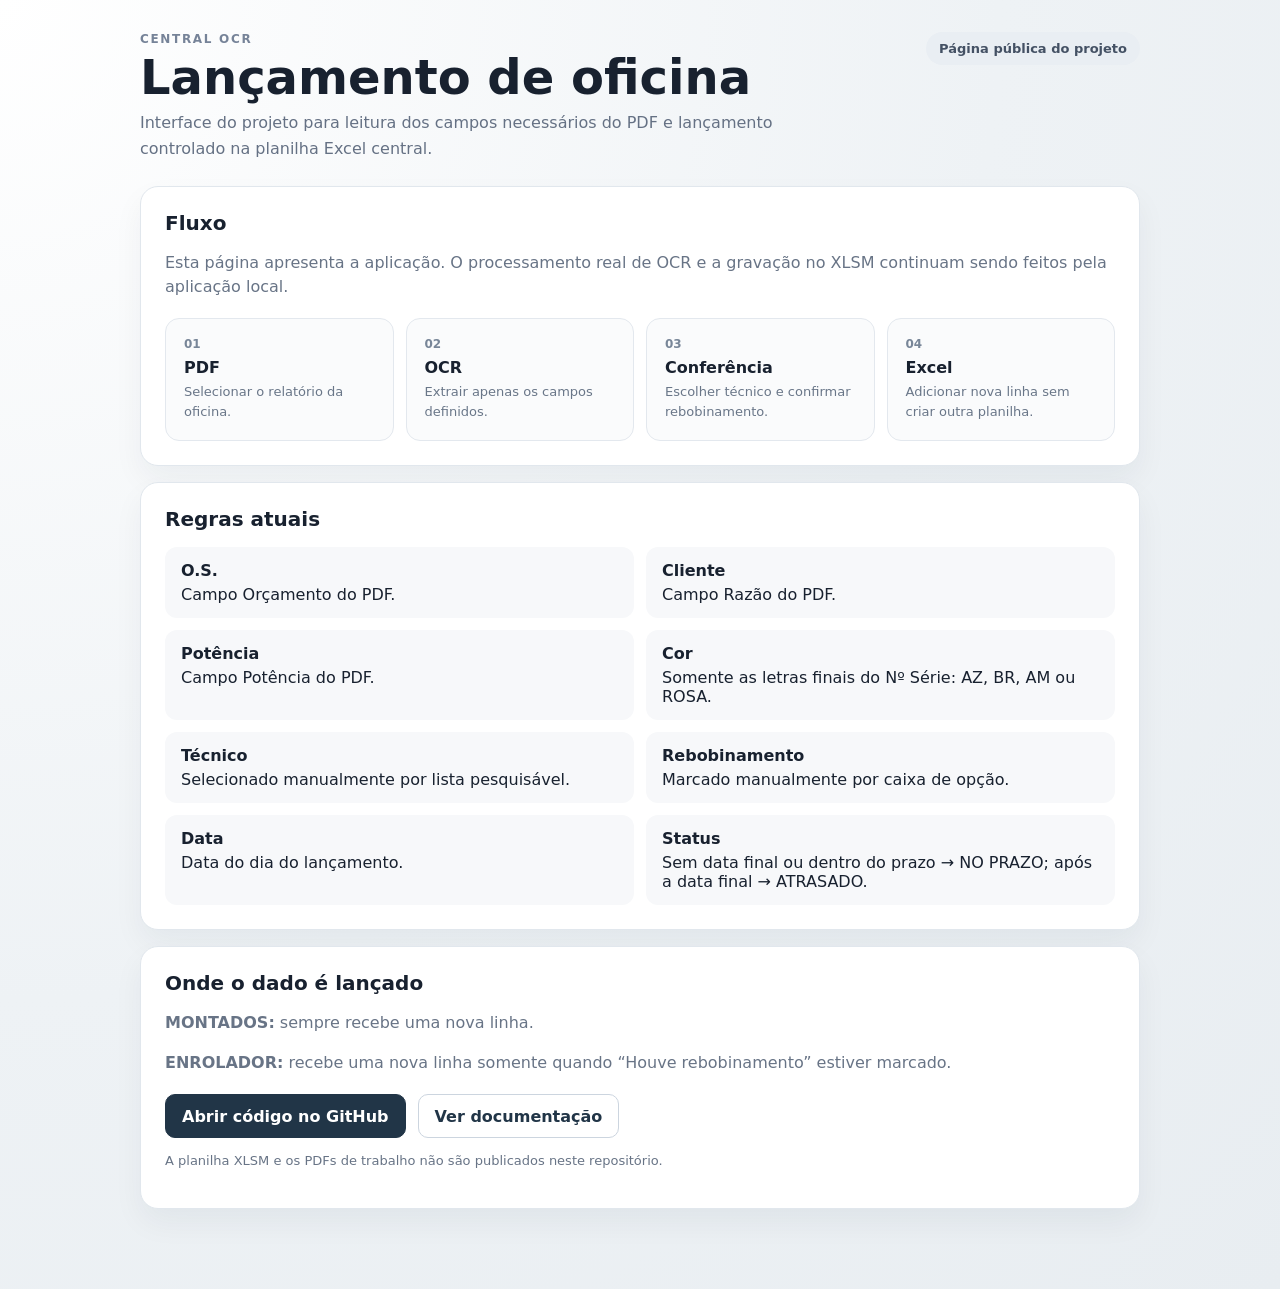
==== index.html @ f15e56ca "Add GitHub Pages landing page" ====
<!doctype html>
<html lang="pt-BR">
<head>
  <meta charset="utf-8">
  <meta name="viewport" content="width=device-width,initial-scale=1">
  <title>Central OCR Oficina</title>
  <style>
    :root{font-family:Inter,system-ui,-apple-system,BlinkMacSystemFont,"Segoe UI",sans-serif;color:#18212f;background:#f4f6f8}
    *{box-sizing:border-box}
    body{margin:0;min-height:100vh;background:radial-gradient(circle at top left,#fff 0,#eef2f5 55%,#e8edf1 100%)}
    .wrap{width:min(1000px,calc(100% - 32px));margin:auto;padding:32px 0 64px}
    .hero{display:flex;justify-content:space-between;gap:24px;align-items:flex-start;margin-bottom:24px}
    .eyebrow{margin:0 0 6px;font-size:12px;font-weight:800;letter-spacing:.14em;color:#768398}
    h1{margin:0 0 8px;font-size:clamp(30px,5vw,48px);line-height:1.05}
    .sub{margin:0;max-width:720px;color:#657184;font-size:16px;line-height:1.6}
    .pill{padding:9px 13px;border-radius:999px;background:#e9eef3;color:#445164;font-size:13px;font-weight:750;white-space:nowrap}
    .card{background:#fff;border:1px solid #e1e7ed;border-radius:18px;padding:24px;margin:16px 0;box-shadow:0 14px 30px rgba(23,32,51,.05)}
    .card h2{margin:0 0 8px;font-size:20px}
    .card p{color:#687486;line-height:1.55}
    .flow{display:grid;grid-template-columns:repeat(4,1fr);gap:12px;margin-top:18px}
    .step{border:1px solid #e3e8ee;border-radius:14px;padding:18px;background:#fafbfc}
    .num{font-size:12px;font-weight:800;color:#788698}
    .step strong{display:block;margin:7px 0 4px}
    .step span{font-size:13px;color:#697688;line-height:1.4}
    .rules{display:grid;grid-template-columns:1fr 1fr;gap:12px;margin-top:16px}
    .rule{padding:14px 16px;border-radius:12px;background:#f7f8fa}
    .rule b{display:block;margin-bottom:5px}
    .cta{display:flex;gap:12px;flex-wrap:wrap;margin-top:18px}
    a.btn{display:inline-flex;align-items:center;justify-content:center;min-height:44px;padding:0 16px;border-radius:10px;text-decoration:none;font-weight:750;border:1px solid #ccd5df}
    a.primary{background:#213547;color:#fff;border-color:#213547}
    a.secondary{background:#fff;color:#213547}
    .note{font-size:13px;color:#7a8594}
    @media(max-width:760px){.hero{flex-direction:column}.flow,.rules{grid-template-columns:1fr}.pill{white-space:normal}}
  </style>
</head>
<body>
  <main class="wrap">
    <header class="hero">
      <div>
        <p class="eyebrow">CENTRAL OCR</p>
        <h1>Lançamento de oficina</h1>
        <p class="sub">Interface do projeto para leitura dos campos necessários do PDF e lançamento controlado na planilha Excel central.</p>
      </div>
      <div class="pill">Página pública do projeto</div>
    </header>

    <section class="card">
      <h2>Fluxo</h2>
      <p>Esta página apresenta a aplicação. O processamento real de OCR e a gravação no XLSM continuam sendo feitos pela aplicação local.</p>
      <div class="flow">
        <div class="step"><div class="num">01</div><strong>PDF</strong><span>Selecionar o relatório da oficina.</span></div>
        <div class="step"><div class="num">02</div><strong>OCR</strong><span>Extrair apenas os campos definidos.</span></div>
        <div class="step"><div class="num">03</div><strong>Conferência</strong><span>Escolher técnico e confirmar rebobinamento.</span></div>
        <div class="step"><div class="num">04</div><strong>Excel</strong><span>Adicionar nova linha sem criar outra planilha.</span></div>
      </div>
    </section>

    <section class="card">
      <h2>Regras atuais</h2>
      <div class="rules">
        <div class="rule"><b>O.S.</b>Campo Orçamento do PDF.</div>
        <div class="rule"><b>Cliente</b>Campo Razão do PDF.</div>
        <div class="rule"><b>Potência</b>Campo Potência do PDF.</div>
        <div class="rule"><b>Cor</b>Somente as letras finais do Nº Série: AZ, BR, AM ou ROSA.</div>
        <div class="rule"><b>Técnico</b>Selecionado manualmente por lista pesquisável.</div>
        <div class="rule"><b>Rebobinamento</b>Marcado manualmente por caixa de opção.</div>
        <div class="rule"><b>Data</b>Data do dia do lançamento.</div>
        <div class="rule"><b>Status</b>Sem data final ou dentro do prazo → NO PRAZO; após a data final → ATRASADO.</div>
      </div>
    </section>

    <section class="card">
      <h2>Onde o dado é lançado</h2>
      <p><strong>MONTADOS:</strong> sempre recebe uma nova linha.</p>
      <p><strong>ENROLADOR:</strong> recebe uma nova linha somente quando “Houve rebobinamento” estiver marcado.</p>
      <div class="cta">
        <a class="btn primary" href="https://github.com/Frutiger-hub/central-ocr-oficina">Abrir código no GitHub</a>
        <a class="btn secondary" href="README.md">Ver documentação</a>
      </div>
      <p class="note">A planilha XLSM e os PDFs de trabalho não são publicados neste repositório.</p>
    </section>
  </main>
</body>
</html>
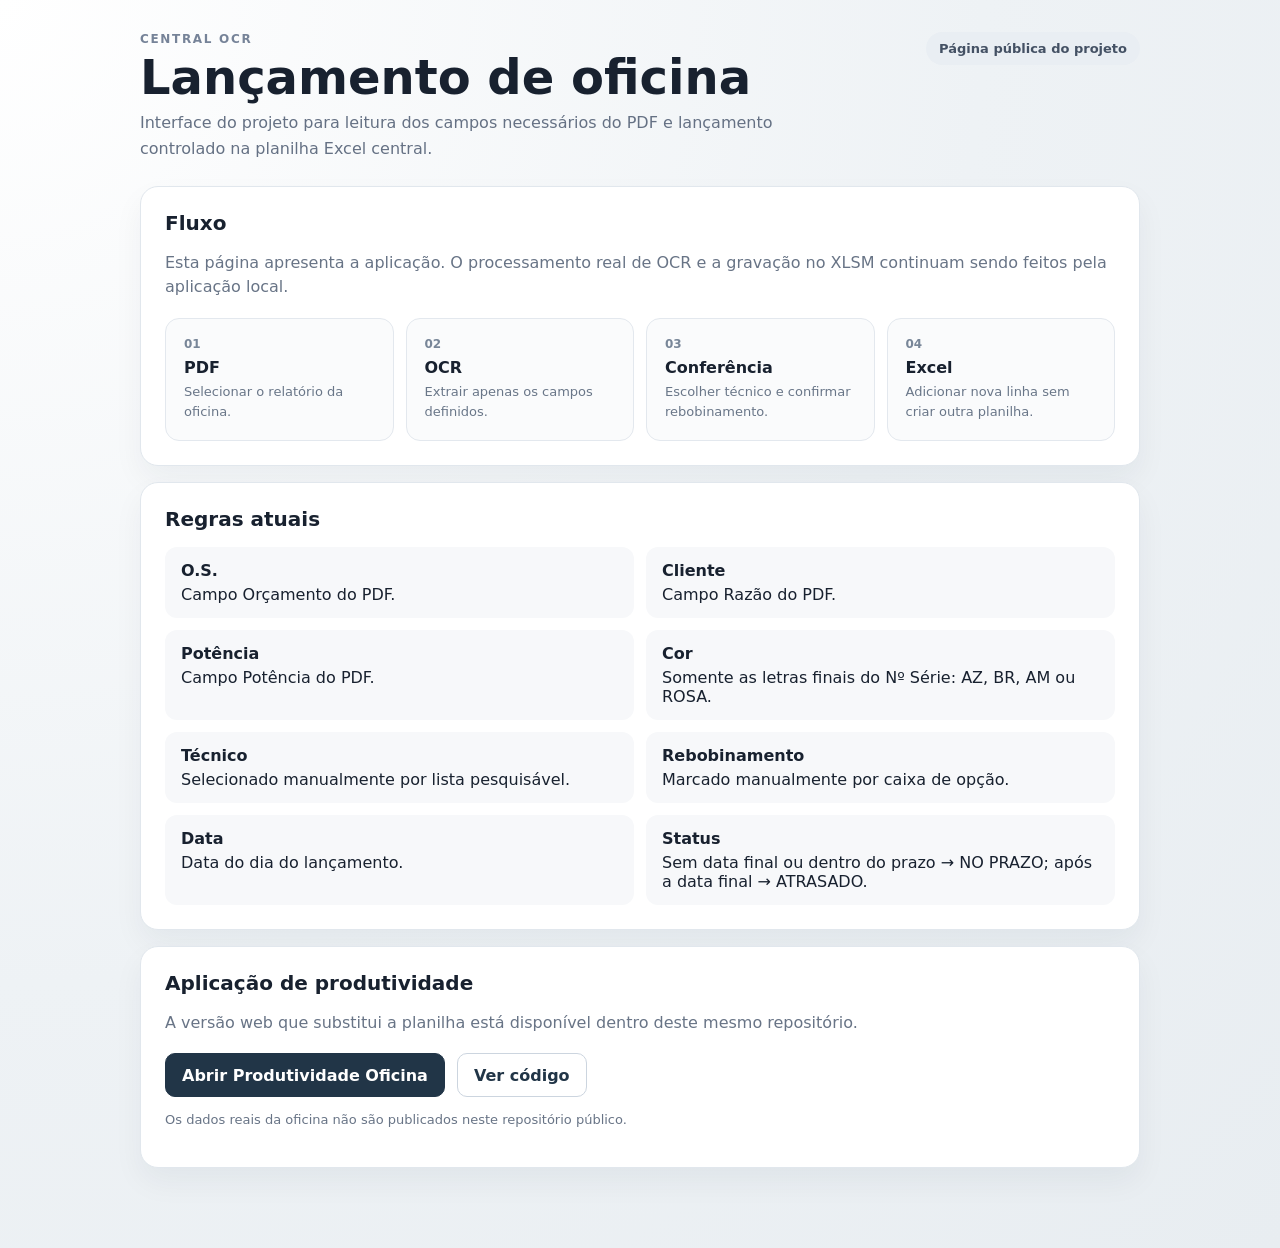
==== commit 96e37d97: "docs: link productivity replacement app from landing page" ====
--- a/index.html
+++ b/index.html
@@ -70,14 +70,13 @@
     </section>
 
     <section class="card">
-      <h2>Onde o dado é lançado</h2>
-      <p><strong>MONTADOS:</strong> sempre recebe uma nova linha.</p>
-      <p><strong>ENROLADOR:</strong> recebe uma nova linha somente quando “Houve rebobinamento” estiver marcado.</p>
+      <h2>Aplicação de produtividade</h2>
+      <p>A versão web que substitui a planilha está disponível dentro deste mesmo repositório.</p>
       <div class="cta">
-        <a class="btn primary" href="https://github.com/Frutiger-hub/central-ocr-oficina">Abrir código no GitHub</a>
-        <a class="btn secondary" href="README.md">Ver documentação</a>
+        <a class="btn primary" href="./produtividade/">Abrir Produtividade Oficina</a>
+        <a class="btn secondary" href="https://github.com/Frutiger-hub/central-ocr-oficina/tree/main/produtividade">Ver código</a>
       </div>
-      <p class="note">A planilha XLSM e os PDFs de trabalho não são publicados neste repositório.</p>
+      <p class="note">Os dados reais da oficina não são publicados neste repositório público.</p>
     </section>
   </main>
 </body>
